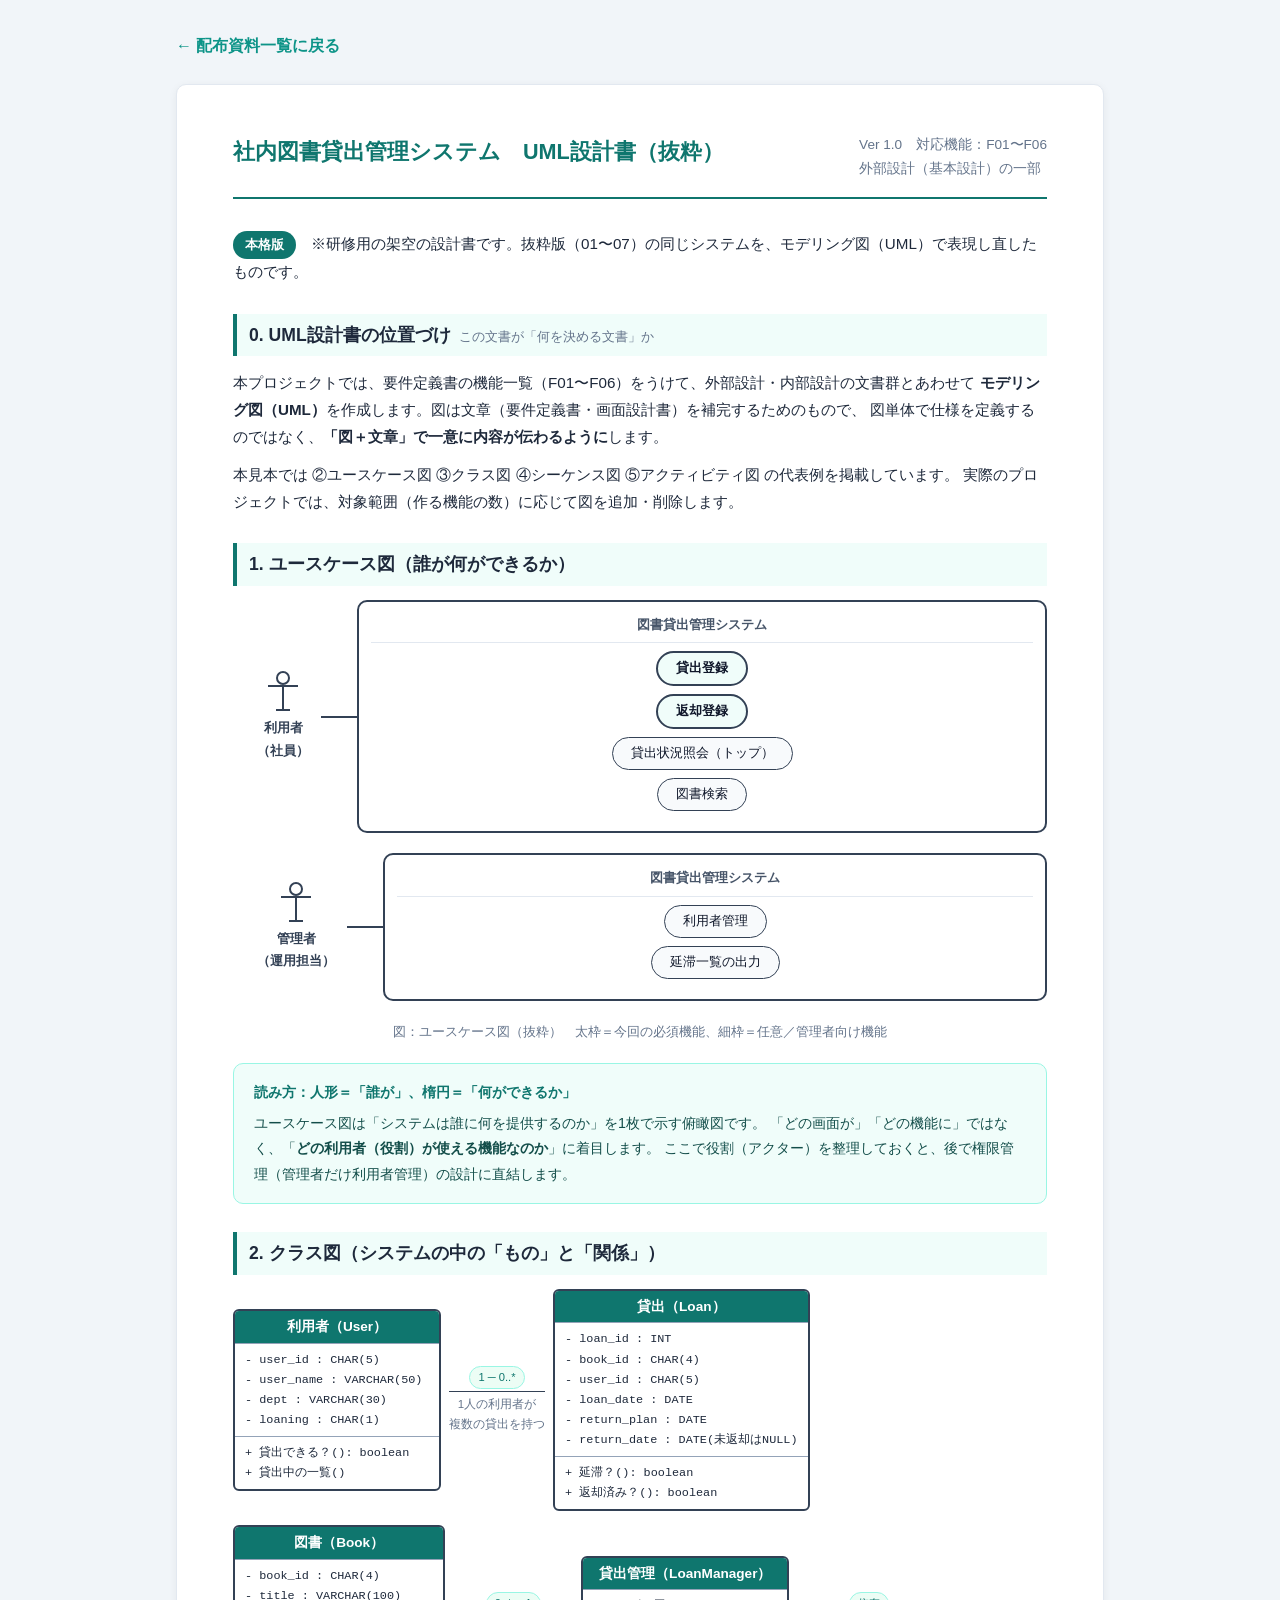
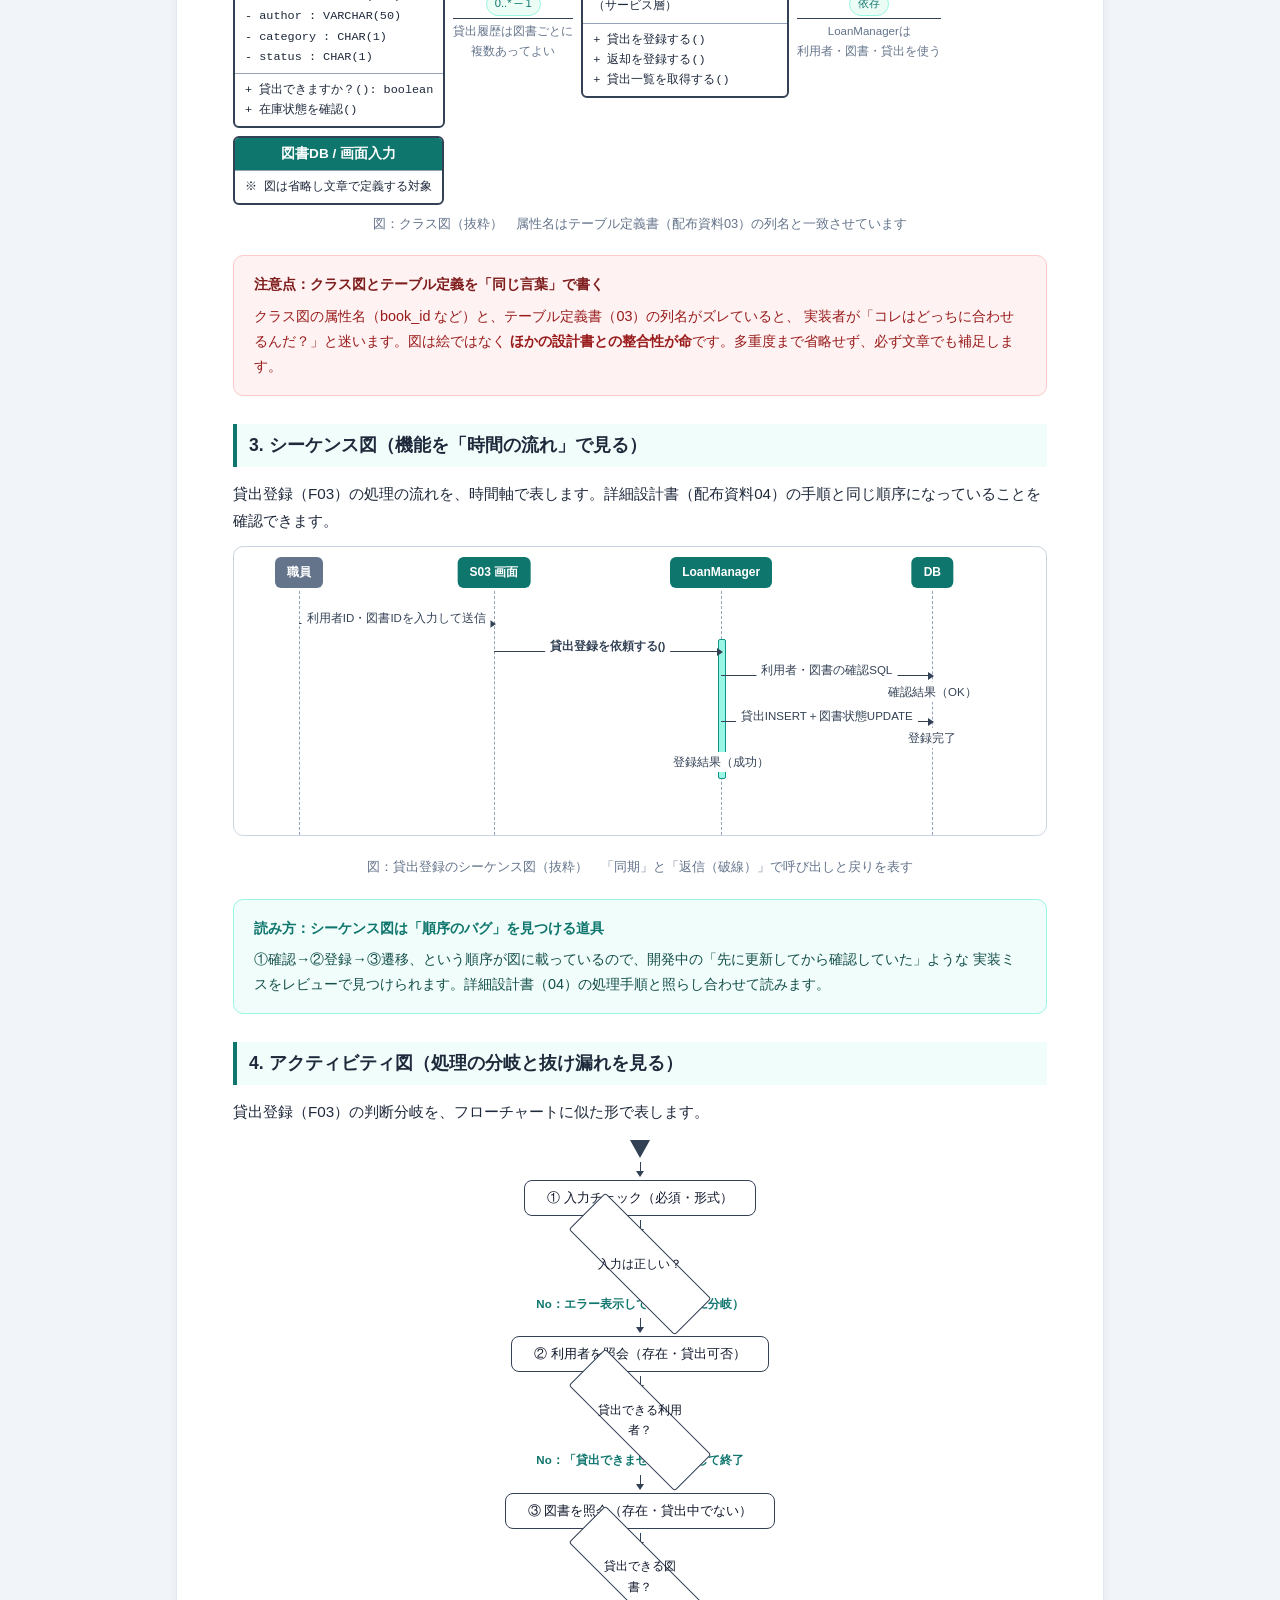
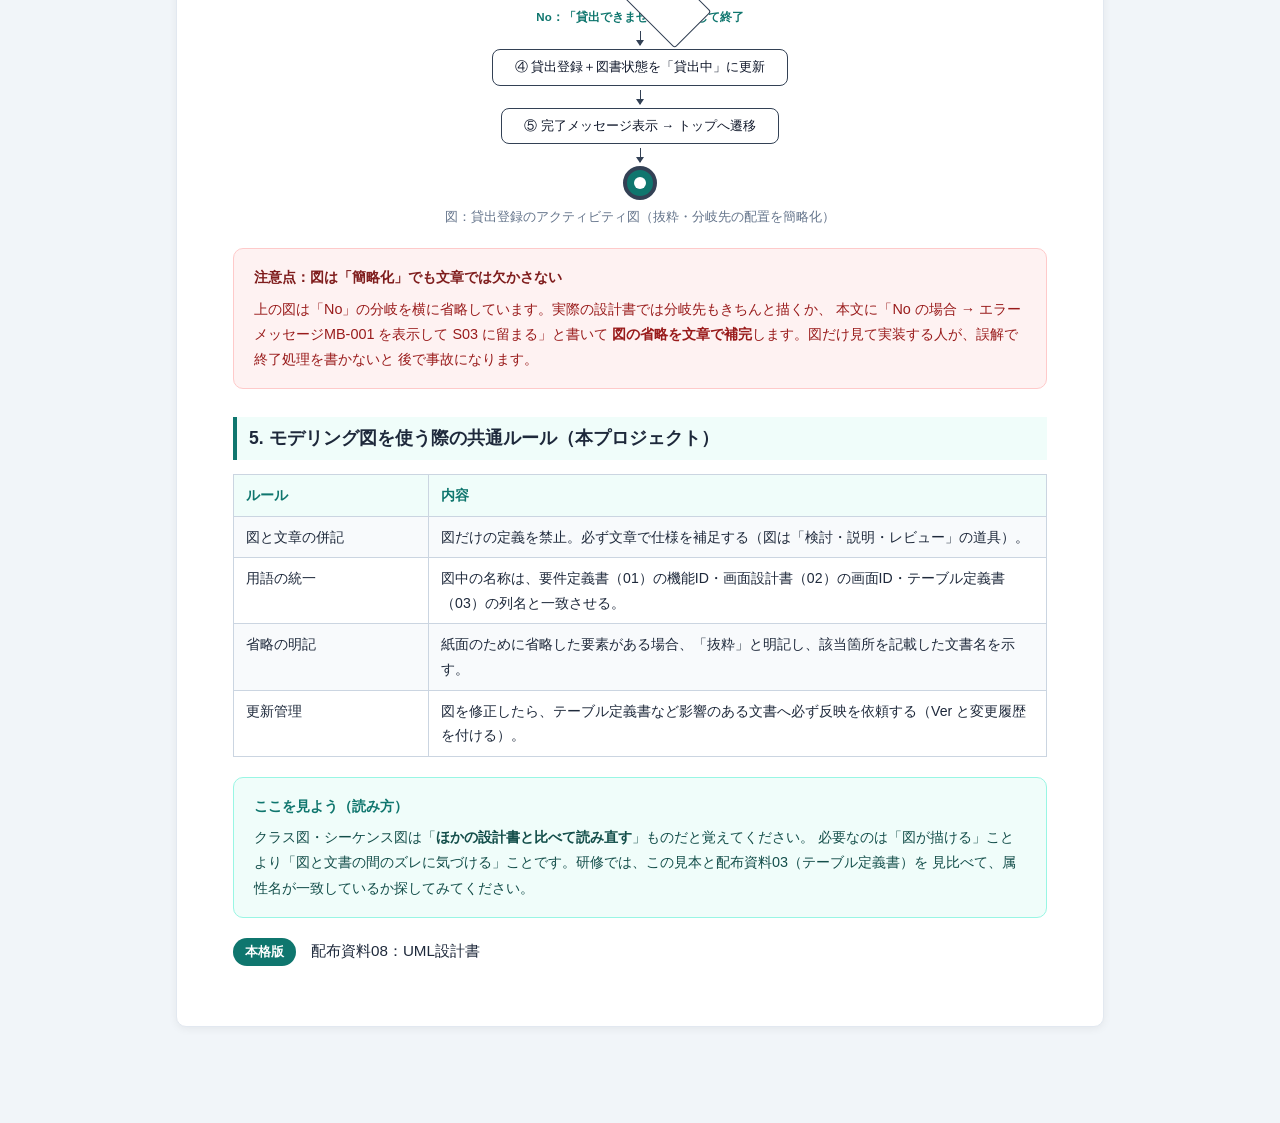
==== 08.html @ 01c78e55 "FIX リンクを修正" ====
<!DOCTYPE html>
<html lang="ja">
<head>
<meta charset="UTF-8">
<title>配布資料08 UML設計書（見本） | システム開発の基礎知識</title>
<link rel="stylesheet" href="assets/style.css">
</head>
<body>
<div class="page">
  <a class="backlink" href="index.html">&larr; 配布資料一覧に戻る</a>
  <div class="doc">

    <div class="doc-head">
      <div class="doc-title">社内図書貸出管理システム　UML設計書（抜粋）</div>
      <div class="doc-code">Ver 1.0　対応機能：F01〜F06<br>外部設計（基本設計）の一部</div>
    </div>

    <p><span class="badge">本格版</span>　※研修用の架空の設計書です。抜粋版（01〜07）の同じシステムを、モデリング図（UML）で表現し直したものです。</p>

    <h2 class="doc-headline">0. UML設計書の位置づけ<small>この文書が「何を決める文書」か</small></h2>
    <p>
      本プロジェクトでは、要件定義書の機能一覧（F01〜F06）をうけて、外部設計・内部設計の文書群とあわせて
      <strong>モデリング図（UML）</strong>を作成します。図は文章（要件定義書・画面設計書）を補完するためのもので、
      図単体で仕様を定義するのではなく、<strong>「図＋文章」で一意に内容が伝わるように</strong>します。
    </p>
    <p>
      本見本では ②ユースケース図 ③クラス図 ④シーケンス図 ⑤アクティビティ図 の代表例を掲載しています。
      実際のプロジェクトでは、対象範囲（作る機能の数）に応じて図を追加・削除します。
    </p>

    <h2 class="doc-headline">1. ユースケース図（誰が何ができるか）</h2>
    <div class="uc">
      <div class="uc-actor">
        <div class="actor">
          <div class="actor-head"></div>
          <div class="actor-arms"></div>
          <div class="actor-body"></div>
          <div class="actor-legs"></div>
        </div>
        <div class="uc-actor-label">利用者<br>（社員）</div>
      </div>
      <div class="uc-link"></div>
      <div class="uc-system">
        <div class="uc-system-title">図書貸出管理システム</div>
        <div class="uc-case major">貸出登録</div>
        <div class="uc-case major">返却登録</div>
        <div class="uc-case">貸出状況照会（トップ）</div>
        <div class="uc-case">図書検索</div>
      </div>
    </div>
    <div class="uc">
      <div class="uc-actor">
        <div class="actor">
          <div class="actor-head"></div>
          <div class="actor-arms"></div>
          <div class="actor-body"></div>
          <div class="actor-legs"></div>
        </div>
        <div class="uc-actor-label">管理者<br>（運用担当）</div>
      </div>
      <div class="uc-link"></div>
      <div class="uc-system">
        <div class="uc-system-title">図書貸出管理システム</div>
        <div class="uc-case">利用者管理</div>
        <div class="uc-case">延滞一覧の出力</div>
      </div>
    </div>
    <div class="figure-caption">図：ユースケース図（抜粋）　太枠＝今回の必須機能、細枠＝任意／管理者向け機能</div>
    <div class="pointbox">
      <span class="pointbox-title">読み方：人形＝「誰が」、楕円＝「何ができるか」</span>
      ユースケース図は「システムは誰に何を提供するのか」を1枚で示す俯瞰図です。
      「どの画面が」「どの機能に」ではなく、「<strong>どの利用者（役割）が使える機能なのか</strong>」に着目します。
      ここで役割（アクター）を整理しておくと、後で権限管理（管理者だけ利用者管理）の設計に直結します。
    </div>

    <h2 class="doc-headline">2. クラス図（システムの中の「もの」と「関係」）</h2>
    <div class="classdia">
      <div class="classbox">
        <div class="cname">利用者（User）</div>
        <div class="cattrs">- user_id : CHAR(5)
- user_name : VARCHAR(50)
- dept : VARCHAR(30)
- loaning : CHAR(1)</div>
        <div class="cmethods">+ 貸出できる？(): boolean
+ 貸出中の一覧()</div>
      </div>
      <div class="rel">
        <div class="rel-tag">1 ─ 0..*</div>
        <div class="rel-line"></div>
        <div class="rel-note">1人の利用者が<br>複数の貸出を持つ</div>
      </div>
      <div class="classbox">
        <div class="cname">貸出（Loan）</div>
        <div class="cattrs">- loan_id : INT
- book_id : CHAR(4)
- user_id : CHAR(5)
- loan_date : DATE
- return_plan : DATE
- return_date : DATE(未返却はNULL)</div>
        <div class="cmethods">+ 延滞？(): boolean
+ 返却済み？(): boolean</div>
      </div>
    </div>
    <div class="classdia">
      <div class="classbox">
        <div class="cname">図書（Book）</div>
        <div class="cattrs">- book_id : CHAR(4)
- title : VARCHAR(100)
- author : VARCHAR(50)
- category : CHAR(1)
- status : CHAR(1)</div>
        <div class="cmethods">+ 貸出できますか？(): boolean
+ 在庫状態を確認()</div>
      </div>
      <div class="rel">
        <div class="rel-tag">0..* ─ 1</div>
        <div class="rel-line"></div>
        <div class="rel-note">貸出履歴は図書ごとに<br>複数あってよい</div>
      </div>
      <div class="classbox">
        <div class="cname">貸出管理（LoanManager）</div>
        <div class="cattrs">（サービス層）</div>
        <div class="cmethods">+ 貸出を登録する()
+ 返却を登録する()
+ 貸出一覧を取得する()</div>
      </div>
      <div class="rel">
        <div class="rel-tag">依存</div>
        <div class="rel-line to-inherit"></div>
        <div class="rel-note">LoanManagerは<br>利用者・図書・貸出を使う</div>
      </div>
      <div class="classbox">
        <div class="cname">図書DB / 画面入力</div>
        <div class="cattrs">※ 図は省略し文章で定義する対象</div>
      </div>
    </div>
    <div class="figure-caption">図：クラス図（抜粋）　属性名はテーブル定義書（配布資料03）の列名と一致させています</div>
    <div class="caution">
      <span class="caution-title">注意点：クラス図とテーブル定義を「同じ言葉」で書く</span>
      クラス図の属性名（book_id など）と、テーブル定義書（03）の列名がズレていると、
      実装者が「コレはどっちに合わせるんだ？」と迷います。図は絵ではなく
      <strong>ほかの設計書との整合性が命</strong>です。多重度まで省略せず、必ず文章でも補足します。
    </div>

    <h2 class="doc-headline">3. シーケンス図（機能を「時間の流れ」で見る）</h2>
    <p style="margin-bottom:8px;">貸出登録（F03）の処理の流れを、時間軸で表します。詳細設計書（配布資料04）の手順と同じ順序になっていることを確認できます。</p>
    <div class="seq" style="height:290px;">
      <div class="lifeline" style="left:8%;"></div>
      <div class="lifeline" style="left:32%;"></div>
      <div class="lifeline" style="left:60%;"></div>
      <div class="lifeline" style="left:86%;"></div>

      <div class="participant actor2" style="left:8%;">職員</div>
      <div class="participant" style="left:32%;">S03 画面</div>
      <div class="participant" style="left:60%;">LoanManager</div>
      <div class="participant" style="left:86%;">DB</div>

      <div class="activate" style="left:59.6%; top:92px; height:140px;"></div>

      <div class="msg" style="left:8%; right:68%; top:76px;">
        <span class="lbl">利用者ID・図書IDを入力して送信</span>
      </div>
      <div class="msg" style="left:32%; right:40%; top:104px;">
        <span class="lbl sync">貸出登録を依頼する()</span>
      </div>
      <div class="msg" style="left:60%; right:14%; top:128px;">
        <span class="lbl">利用者・図書の確認SQL</span>
      </div>
      <div class="msg reply" style="left:86%; right:40%; top:150px;">
        <span class="lbl">確認結果（OK）</span>
      </div>
      <div class="msg" style="left:60%; right:14%; top:174px;">
        <span class="lbl">貸出INSERT＋図書状態UPDATE</span>
      </div>
      <div class="msg reply" style="left:86%; right:40%; top:196px;">
        <span class="lbl">登録完了</span>
      </div>
      <div class="msg reply" style="left:60%; right:68%; top:220px;">
        <span class="lbl">登録結果（成功）</span>
      </div>
    </div>
    <div class="figure-caption">図：貸出登録のシーケンス図（抜粋）　「同期」と「返信（破線）」で呼び出しと戻りを表す</div>
    <div class="pointbox">
      <span class="pointbox-title">読み方：シーケンス図は「順序のバグ」を見つける道具</span>
      ①確認→②登録→③遷移、という順序が図に載っているので、開発中の「先に更新してから確認していた」ような
      実装ミスをレビューで見つけられます。詳細設計書（04）の処理手順と照らし合わせて読みます。
    </div>

    <h2 class="doc-headline">4. アクティビティ図（処理の分岐と抜け漏れを見る）</h2>
    <p style="margin-bottom:8px;">貸出登録（F03）の判断分岐を、フローチャートに似た形で表します。</p>
    <div class="activity">
      <div class="act-start"></div>
      <div class="act-arrow"></div>
      <div class="act-step">① 入力チェック（必須・形式）</div>
      <div class="act-arrow"></div>
      <div class="act-diamond">
        <div class="dia"></div>
        <div class="lbl">入力は正しい？</div>
      </div>
      <div class="act-branch">No：エラー表示して終了（右に分岐）</div>
      <div class="act-arrow"></div>
      <div class="act-step">② 利用者を照会（存在・貸出可否）</div>
      <div class="act-arrow"></div>
      <div class="act-diamond">
        <div class="dia"></div>
        <div class="lbl">貸出できる利用者？</div>
      </div>
      <div class="act-branch">No：「貸出できません」表示して終了</div>
      <div class="act-arrow"></div>
      <div class="act-step">③ 図書を照会（存在・貸出中でない）</div>
      <div class="act-arrow"></div>
      <div class="act-diamond">
        <div class="dia"></div>
        <div class="lbl">貸出できる図書？</div>
      </div>
      <div class="act-branch">No：「貸出できません」表示して終了</div>
      <div class="act-arrow"></div>
      <div class="act-step">④ 貸出登録＋図書状態を「貸出中」に更新</div>
      <div class="act-arrow"></div>
      <div class="act-step">⑤ 完了メッセージ表示 → トップへ遷移</div>
      <div class="act-arrow"></div>
      <div class="act-end"></div>
    </div>
    <div class="figure-caption">図：貸出登録のアクティビティ図（抜粋・分岐先の配置を簡略化）</div>
    <div class="caution">
      <span class="caution-title">注意点：図は「簡略化」でも文章では欠かさない</span>
      上の図は「No」の分岐を横に省略しています。実際の設計書では分岐先もきちんと描くか、
      本文に「No の場合 → エラーメッセージMB-001 を表示して S03 に留まる」と書いて
      <strong>図の省略を文章で補完</strong>します。図だけ見て実装する人が、誤解で終了処理を書かないと
      後で事故になります。
    </div>

    <h2 class="doc-headline">5. モデリング図を使う際の共通ルール（本プロジェクト）</h2>
    <table>
      <tr><th style="width:24%;">ルール</th><th>内容</th></tr>
      <tr><td>図と文章の併記</td><td>図だけの定義を禁止。必ず文章で仕様を補足する（図は「検討・説明・レビュー」の道具）。</td></tr>
      <tr><td>用語の統一</td><td>図中の名称は、要件定義書（01）の機能ID・画面設計書（02）の画面ID・テーブル定義書（03）の列名と一致させる。</td></tr>
      <tr><td>省略の明記</td><td>紙面のために省略した要素がある場合、「抜粋」と明記し、該当箇所を記載した文書名を示す。</td></tr>
      <tr><td>更新管理</td><td>図を修正したら、テーブル定義書など影響のある文書へ必ず反映を依頼する（Ver と変更履歴を付ける）。</td></tr>
    </table>
    <div class="pointbox">
      <span class="pointbox-title">ここを見よう（読み方）</span>
      クラス図・シーケンス図は「<strong>ほかの設計書と比べて読み直す</strong>」ものだと覚えてください。
      必要なのは「図が描ける」ことより「図と文書の間のズレに気づける」ことです。研修では、この見本と配布資料03（テーブル定義書）を
      見比べて、属性名が一致しているか探してみてください。
    </div>

    <p><span class="badge">本格版</span>　配布資料08：UML設計書</p>
  </div>
</div>
</body>
</html>
---- assets/style.css ----
/* 配布資料（システム開発の基礎知識・設計書見本）共通スタイル */

* {
  box-sizing: border-box;
}

html, body {
  margin: 0;
  padding: 0;
  background: #f1f5f9;
  font-family: "Helvetica Neue", Arial, "Hiragino Kaku Gothic ProN", sans-serif;
  color: #1e293b;
  line-height: 1.75;
}

.page {
  max-width: 960px;
  margin: 32px auto 96px;
  padding: 0 16px;
}

/* 文書（見本）の見た目 */
.doc {
  background: #ffffff;
  border: 1px solid #e2e8f0;
  border-radius: 10px;
  padding: 48px 56px;
  box-shadow: 0 2px 8px rgba(0, 0, 0, 0.06);
}

.doc-head {
  display: flex;
  justify-content: space-between;
  align-items: flex-start;
  border-bottom: 2px solid #0f766e;
  padding-bottom: 16px;
  margin-bottom: 32px;
}

.doc-title {
  font-size: 1.35rem;
  font-weight: 700;
  color: #0f766e;
}

.doc-code {
  font-size: 0.85rem;
  color: #64748b;
  white-space: nowrap;
}

.doc-headline {
  font-size: 1.1rem;
  font-weight: 700;
  margin: 28px 0 14px;
  padding: 6px 12px;
  background: #f0fdfa;
  border-left: 4px solid #0f766e;
}

p {
  font-size: 0.95rem;
  margin: 0 0 12px;
}

ul, ol {
  font-size: 0.95rem;
  padding-left: 1.4em;
  margin: 0 0 12px;
}

li {
  margin-bottom: 6px;
}

/* 表 */
table {
  width: 100%;
  border-collapse: collapse;
  margin: 0 0 20px;
  font-size: 0.88rem;
}

th, td {
  border: 1px solid #cbd5e1;
  padding: 8px 12px;
  text-align: left;
  vertical-align: top;
}

th {
  background: #f0fdfa;
  color: #0f766e;
  font-weight: 700;
}

tr:nth-child(even) td {
  background: #f8fafc;
}

td.code, th.code {
  font-family: "SFMono-Regular", Consolas, Menlo, monospace;
  font-size: 0.82rem;
}

/* 注意点・ポイントのボックス */
.caution {
  background: #fef2f2;
  border: 1px solid #fecaca;
  border-radius: 10px;
  padding: 16px 20px;
  color: #991b1b;
  font-size: 0.9rem;
  margin: 20px 0;
}

.caution-title {
  font-weight: 700;
  margin-bottom: 6px;
  display: block;
  color: #7f1d1d;
}

.caution ul {
  margin: 4px 0 0;
}

.pointbox {
  background: #f0fdfa;
  border: 1px solid #99f6e4;
  border-radius: 10px;
  padding: 16px 20px;
  color: #134e4a;
  font-size: 0.9rem;
  margin: 20px 0;
}

.pointbox-title {
  font-weight: 700;
  color: #0f766e;
  margin-bottom: 6px;
  display: block;
}

/* 実物メモ（サンプル欄など） */
.sample-note {
  background: #fff7ed;
  border: 1px solid #fed7aa;
  border-radius: 8px;
  padding: 10px 14px;
  font-size: 0.85rem;
  color: #92400e;
  margin: 8px 0 20px;
}

/* バッジ */
.badge {
  display: inline-block;
  background: #0f766e;
  color: #ffffff;
  padding: 3px 12px;
  border-radius: 20px;
  font-size: 0.8rem;
  font-weight: 700;
}

/* 画面モック（見本表現） */
.mock {
  border: 2px solid #64748b;
  border-radius: 8px;
  padding: 16px;
  background: #ffffff;
  margin: 12px 0 20px;
  font-size: 0.85rem;
}

.mock .mock-bar {
  background: #0f766e;
  color: #ffffff;
  border-radius: 6px 6px 0 0;
  padding: 8px 12px;
  font-weight: 700;
  margin: -16px -16px 12px;
}

.mock .mock-row {
  display: flex;
  gap: 8px;
  align-items: center;
  margin-bottom: 8px;
}

.mock .mock-btn {
  background: #0d9488;
  color: #ffffff;
  border-radius: 6px;
  padding: 4px 14px;
  font-weight: 600;
  display: inline-block;
  border: none;
}

.mock .mock-btn.plain {
  background: #ffffff;
  border: 1px solid #94a3b8;
  color: #334155;
}

.mock .mock-input {
  border: 1px solid #94a3b8;
  border-radius: 4px;
  padding: 4px 8px;
  min-width: 160px;
  background: #ffffff;
}

/* 画面遷移図 */
.transit {
  display: flex;
  align-items: center;
  flex-wrap: wrap;
  gap: 8px;
  margin: 12px 0 20px;
}

.transit .screen {
  border: 2px solid #0d9488;
  border-radius: 8px;
  padding: 8px 14px;
  font-size: 0.85rem;
  font-weight: 600;
  color: #0f766e;
  background: #f0fdfa;
}

.transit .screen.start {
  border-color: #64748b;
  color: #475569;
  background: #f8fafc;
}

.transit .arrow {
  color: #94a3b8;
  font-size: 1.1rem;
}

/* ナビゲーション（一覧へ戻る） */
.backlink {
  display: block;
  margin: 24px 0;
  color: #0d9488;
  font-weight: 600;
  text-decoration: none;
}

.backlink:hover {
  text-decoration: underline;
}

/* ============================================================
   本格版（配布資料08〜14）用の追加スタイル
   ============================================================ */

/* 図のキャプション */
.figure-caption {
  font-size: 0.8rem;
  color: #64748b;
  text-align: center;
  margin: 6px 0 20px;
}

/* --- ユースケース図 --- */
.uc {
  display: flex;
  align-items: stretch;
  margin: 12px 0 20px;
}

.uc-actor {
  display: flex;
  flex-direction: column;
  align-items: center;
  justify-content: center;
  padding: 16px 12px 16px 24px;
  gap: 6px;
}

.uc-actor-label {
  font-size: 0.8rem;
  font-weight: 700;
  color: #334155;
  text-align: center;
}

.uc-link {
  width: 36px;
  border-top: 2px solid #334155;
  align-self: center;
  margin: 0;
}

.uc-system {
  flex: 1;
  border: 2px solid #334155;
  border-radius: 10px;
  padding: 12px;
  background: #ffffff;
}

.uc-system-title {
  text-align: center;
  font-size: 0.8rem;
  font-weight: 700;
  color: #475569;
  border-bottom: 1px solid #e2e8f0;
  padding-bottom: 6px;
  margin-bottom: 8px;
}

.uc-case {
  display: table;
  margin: 8px auto;
  border: 1.5px solid #334155;
  border-radius: 999px;
  padding: 4px 18px;
  font-size: 0.82rem;
  background: #f8fafc;
  color: #0f172a;
}

.uc-case.major {
  border-width: 2px;
  font-weight: 700;
  background: #f0fdfa;
}

/* 人型（アクター） */
.actor {
  width: 46px;
  display: inline-block;
  text-align: center;
}

.actor .actor-head {
  width: 14px;
  height: 14px;
  border: 2px solid #334155;
  border-radius: 50%;
  margin: 0 auto;
  background: #ffffff;
}

.actor .actor-arms {
  width: 30px;
  border-top: 2px solid #334155;
  margin: 0 auto;
}

.actor .actor-body {
  width: 0;
  height: 22px;
  border-left: 2px solid #334155;
  margin: 0 auto;
}

.actor .actor-legs {
  width: 14px;
  border-top: 2px solid #334155;
  margin: 0 auto;
}

/* --- クラス図 --- */
.classdia {
  display: flex;
  align-items: center;
  flex-wrap: wrap;
  gap: 8px;
  margin: 14px 0 8px;
}

.classbox {
  border: 2px solid #334155;
  border-radius: 6px;
  min-width: 208px;
  background: #ffffff;
  flex: 0 0 auto;
}

.classbox .cname {
  background: #0f766e;
  color: #ffffff;
  text-align: center;
  font-weight: 700;
  font-size: 0.85rem;
  padding: 4px 8px;
  border-radius: 4px 4px 0 0;
}

.classbox .cattrs,
.classbox .cmethods {
  padding: 6px 10px;
  border-top: 1px solid #94a3b8;
  font-family: "SFMono-Regular", Consolas, Menlo, monospace;
  font-size: 0.74rem;
  line-height: 1.7;
  white-space: pre;
}

.rel {
  display: flex;
  flex-direction: column;
  align-items: center;
  min-width: 68px;
}

.rel .rel-tag {
  font-size: 0.7rem;
  color: #0f766e;
  background: #ecfdf5;
  border: 1px solid #99f6e4;
  border-radius: 99px;
  padding: 1px 8px;
  margin: 0 0 2px;
}

.rel .rel-line {
  width: 100%;
  border-top: 1.5px solid #334155;
  position: relative;
}

.rel .rel-line.to-inherit {
  border-top: 1.5px solid transparent;
  background-image: linear-gradient(to right, #334155, #334155);
  background-size: 100% 1.5px;
  background-repeat: no-repeat;
  background-position: center;
}

.rel .rel-note {
  font-size: 0.72rem;
  color: #64748b;
  margin-top: 2px;
  text-align: center;
  white-space: nowrap;
}

.classdia-note {
  font-size: 0.8rem;
  color: #64748b;
  margin: 6px 0 20px;
}

/* --- シーケンス図 --- */
.seq {
  position: relative;
  border: 1px solid #cbd5e1;
  border-radius: 10px;
  background: #ffffff;
  margin: 12px 0 20px;
  overflow: hidden;
}

.seq .participant {
  position: absolute;
  top: 10px;
  transform: translateX(-50%);
  background: #0f766e;
  color: #ffffff;
  padding: 5px 12px;
  border-radius: 6px;
  font-size: 0.75rem;
  white-space: nowrap;
  font-weight: 700;
  z-index: 2;
}

.seq .participant.actor2 {
  background: #64748b;
}

.seq .lifeline {
  position: absolute;
  top: 44px;
  bottom: 0;
  width: 0;
  border-left: 1px dashed #94a3b8;
}

.seq .activate {
  position: absolute;
  width: 8px;
  background: #99f6e4;
  border: 1px solid #0d9488;
  border-radius: 2px;
}

.seq .msg {
  position: absolute;
  height: 0;
  border-top: 1.5px solid #334155;
  z-index: 1;
}

.seq .msg .lbl {
  position: absolute;
  top: -16px;
  left: 50%;
  transform: translateX(-50%);
  font-size: 0.72rem;
  background: #ffffff;
  padding: 0 5px;
  color: #334155;
  white-space: nowrap;
  z-index: 3;
}

.seq .msg .lbl.sync {
  font-weight: 700;
}

.seq .msg::after {
  content: "";
  position: absolute;
  right: -2px;
  top: -4px;
  width: 0;
  height: 0;
  border-top: 4px solid transparent;
  border-bottom: 4px solid transparent;
  border-left: 6px solid #334155;
}

.seq .msg.reply {
  border-top: 1px dashed #64748b;
}

.seq .msg.reply::after {
  right: auto;
  left: -2px;
  border-left: none;
  border-right: 6px solid #64748b;
}

/* --- アクティビティ図 --- */
.activity {
  display: flex;
  flex-direction: column;
  align-items: center;
  gap: 4px;
  margin: 14px 0 6px;
}

.act-start {
  width: 0;
  height: 0;
  border-left: 10px solid transparent;
  border-right: 10px solid transparent;
  border-top: 18px solid #334155;
}

.act-end {
  width: 34px;
  height: 34px;
  border: 4px solid #334155;
  border-radius: 50%;
  background: #0f766e;
  position: relative;
}

.act-end::after {
  content: "";
  position: absolute;
  inset: 7px;
  background: #ffffff;
  border-radius: 50%;
}

.act-step {
  border: 1.5px solid #334155;
  border-radius: 8px;
  padding: 6px 22px;
  background: #ffffff;
  font-size: 0.8rem;
  text-align: center;
  color: #0f172a;
}

.act-diamond {
  position: relative;
  width: 150px;
  height: 52px;
}

.act-diamond .dia {
  position: absolute;
  inset: 0;
  background: #ffffff;
  border: 1.5px solid #334155;
  transform: rotate(45deg);
  border-radius: 3px;
}

.act-diamond .lbl {
  position: absolute;
  inset: 0;
  display: flex;
  align-items: center;
  justify-content: center;
  font-size: 0.74rem;
  color: #0f172a;
  text-align: center;
  padding: 0 30px;
}

.act-arrow {
  width: 0;
  height: 14px;
  border-left: 1.5px solid #334155;
  position: relative;
}

.act-arrow::after {
  content: "";
  position: absolute;
  left: -5px;
  bottom: -1px;
  width: 0;
  height: 0;
  border-left: 4px solid transparent;
  border-right: 4px solid transparent;
  border-top: 6px solid #334155;
}

.act-branch {
  font-size: 0.72rem;
  color: #0f766e;
  font-weight: 700;
}

/* --- 本格版共通の追加要素 --- */
.subhead {
  font-size: 0.95rem;
  font-weight: 700;
  color: #0f766e;
  margin: 20px 0 10px;
}

.doc-headline small {
  font-weight: 400;
  color: #64748b;
  font-size: 0.8rem;
  margin-left: 8px;
}

.gate {
  border: 2px solid #0f766e;
  border-radius: 10px;
  padding: 10px 18px;
  background: #f0fdfa;
  font-size: 0.85rem;
  margin: 8px 0;
  font-weight: 700;
  color: #134e4a;
  display: inline-block;
}

.milestone {
  font-size: 0.85rem;
}
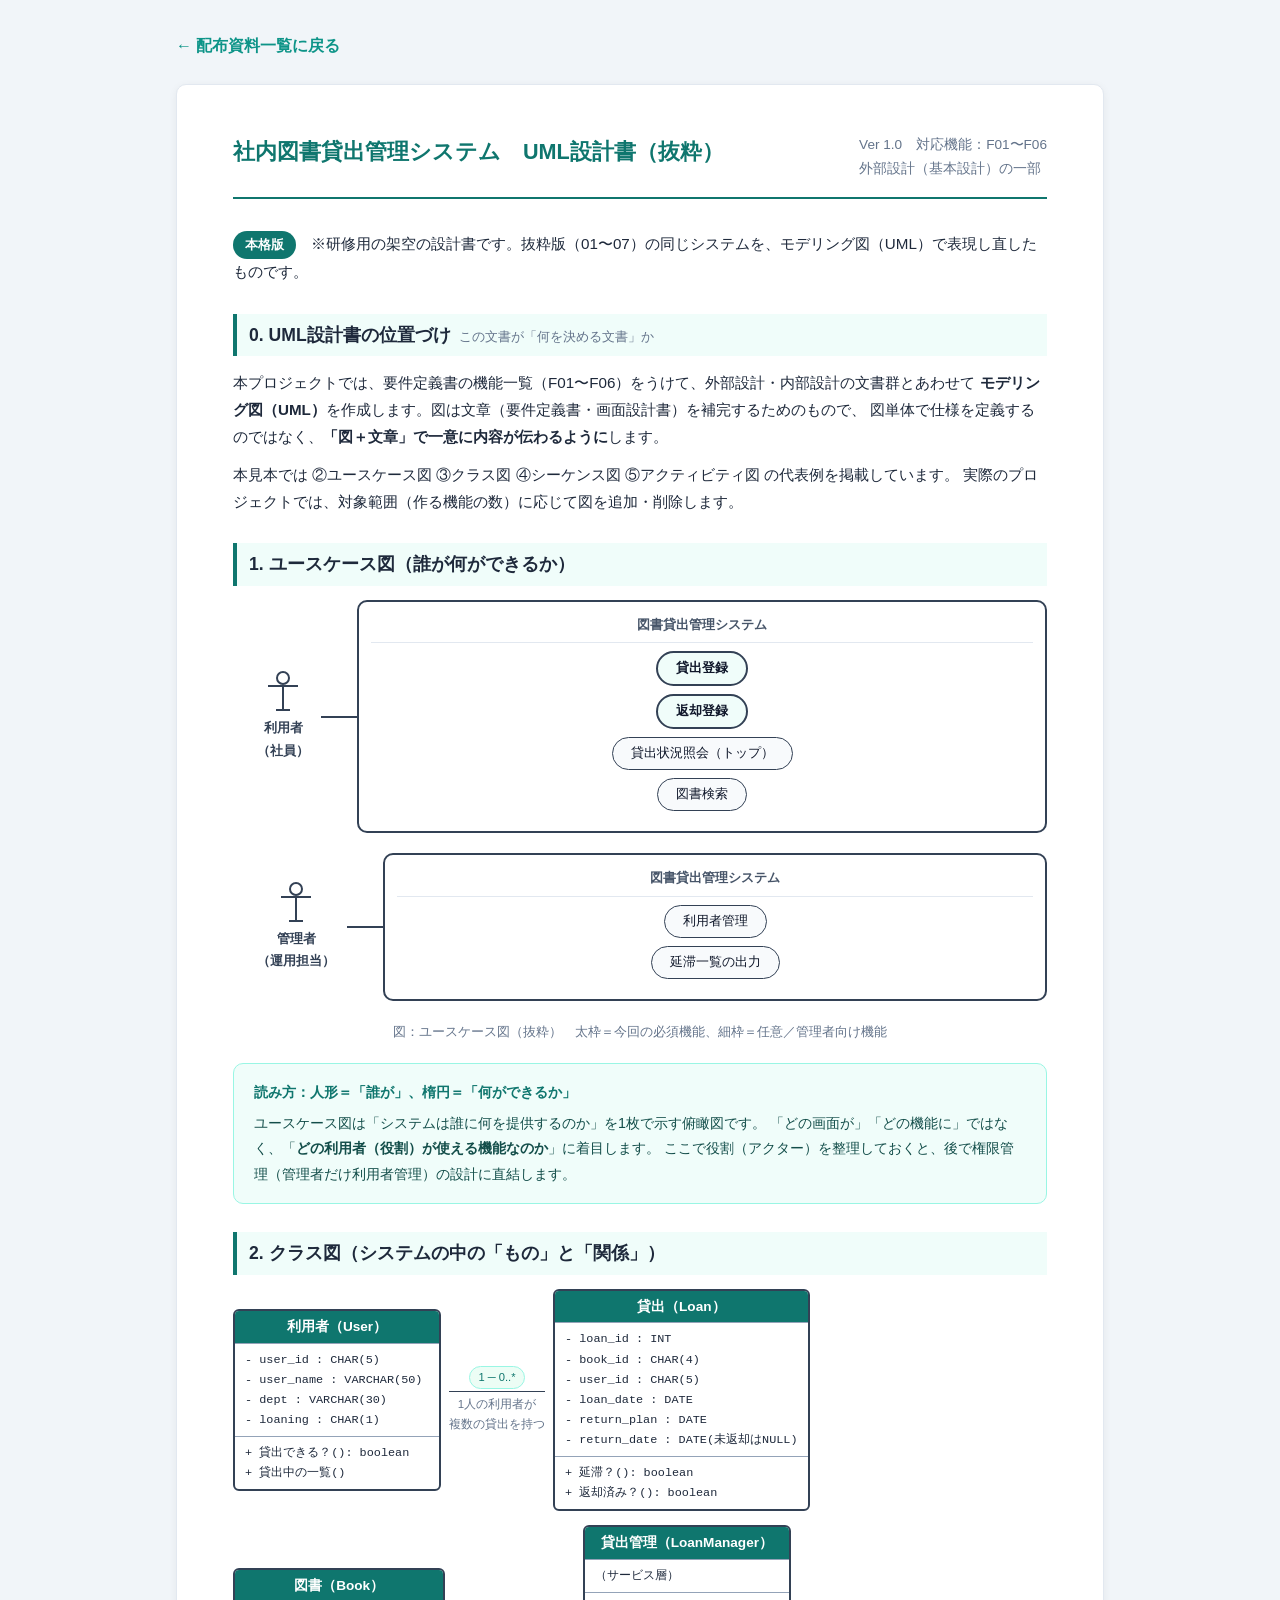
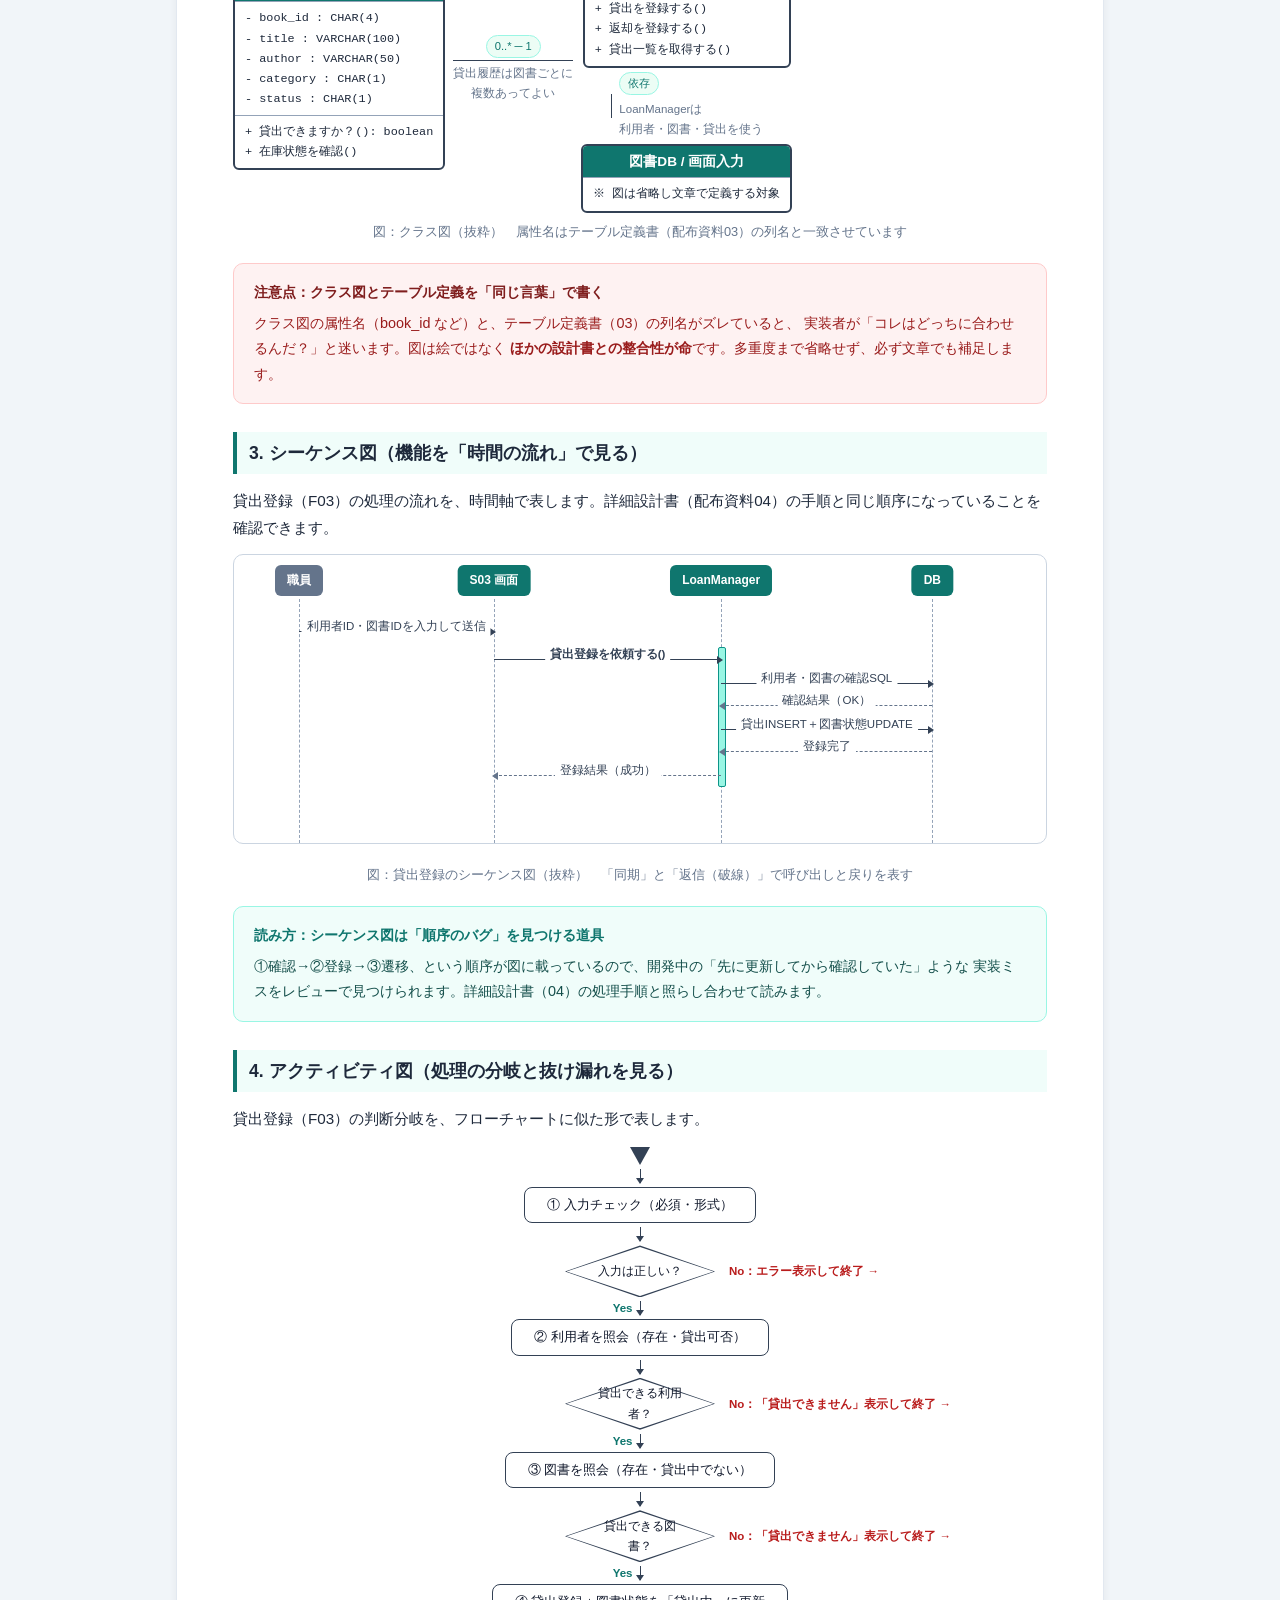
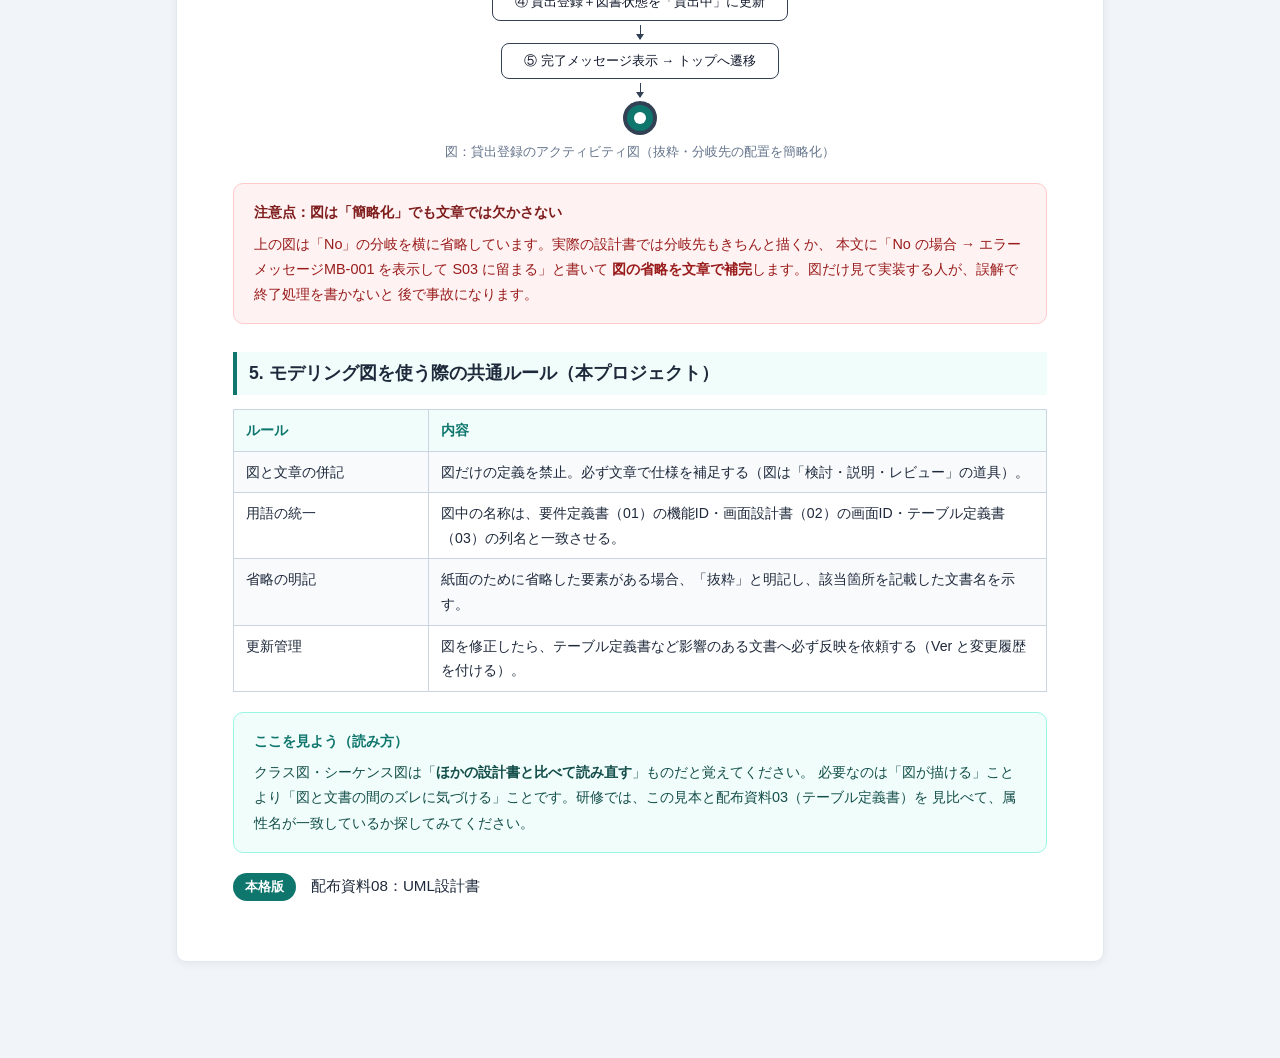
==== commit 31f2795e: "FIX flowChart" ====
--- a/08.html
+++ b/08.html
@@ -117,21 +117,25 @@
         <div class="rel-line"></div>
         <div class="rel-note">貸出履歴は図書ごとに<br>複数あってよい</div>
       </div>
-      <div class="classbox">
-        <div class="cname">貸出管理（LoanManager）</div>
-        <div class="cattrs">（サービス層）</div>
-        <div class="cmethods">+ 貸出を登録する()
+      <div class="classbox-stack">
+        <div class="classbox">
+          <div class="cname">貸出管理（LoanManager）</div>
+          <div class="cattrs">（サービス層）</div>
+          <div class="cmethods">+ 貸出を登録する()
 + 返却を登録する()
 + 貸出一覧を取得する()</div>
-      </div>
-      <div class="rel">
-        <div class="rel-tag">依存</div>
-        <div class="rel-line to-inherit"></div>
-        <div class="rel-note">LoanManagerは<br>利用者・図書・貸出を使う</div>
-      </div>
-      <div class="classbox">
-        <div class="cname">図書DB / 画面入力</div>
-        <div class="cattrs">※ 図は省略し文章で定義する対象</div>
+        </div>
+        <div class="rel-vert">
+          <div class="rel-vert-line"></div>
+          <div class="rel-vert-label">
+            <span class="rel-tag">依存</span>
+            <span class="rel-note">LoanManagerは<br>利用者・図書・貸出を使う</span>
+          </div>
+        </div>
+        <div class="classbox">
+          <div class="cname">図書DB / 画面入力</div>
+          <div class="cattrs">※ 図は省略し文章で定義する対象</div>
+        </div>
       </div>
     </div>
     <div class="figure-caption">図：クラス図（抜粋）　属性名はテーブル定義書（配布資料03）の列名と一致させています</div>
@@ -166,16 +170,16 @@
       <div class="msg" style="left:60%; right:14%; top:128px;">
         <span class="lbl">利用者・図書の確認SQL</span>
       </div>
-      <div class="msg reply" style="left:86%; right:40%; top:150px;">
+      <div class="msg reply" style="left:60%; right:14%; top:150px;">
         <span class="lbl">確認結果（OK）</span>
       </div>
       <div class="msg" style="left:60%; right:14%; top:174px;">
         <span class="lbl">貸出INSERT＋図書状態UPDATE</span>
       </div>
-      <div class="msg reply" style="left:86%; right:40%; top:196px;">
+      <div class="msg reply" style="left:60%; right:14%; top:196px;">
         <span class="lbl">登録完了</span>
       </div>
-      <div class="msg reply" style="left:60%; right:68%; top:220px;">
+      <div class="msg reply" style="left:32%; right:40%; top:220px;">
         <span class="lbl">登録結果（成功）</span>
       </div>
     </div>
@@ -196,25 +200,25 @@
       <div class="act-diamond">
         <div class="dia"></div>
         <div class="lbl">入力は正しい？</div>
-      </div>
-      <div class="act-branch">No：エラー表示して終了（右に分岐）</div>
-      <div class="act-arrow"></div>
+        <div class="act-branch-no">No：エラー表示して終了 →</div>
+      </div>
+      <div class="act-arrow"><span class="act-arrow-label">Yes</span></div>
       <div class="act-step">② 利用者を照会（存在・貸出可否）</div>
       <div class="act-arrow"></div>
       <div class="act-diamond">
         <div class="dia"></div>
         <div class="lbl">貸出できる利用者？</div>
-      </div>
-      <div class="act-branch">No：「貸出できません」表示して終了</div>
-      <div class="act-arrow"></div>
+        <div class="act-branch-no">No：「貸出できません」表示して終了 →</div>
+      </div>
+      <div class="act-arrow"><span class="act-arrow-label">Yes</span></div>
       <div class="act-step">③ 図書を照会（存在・貸出中でない）</div>
       <div class="act-arrow"></div>
       <div class="act-diamond">
         <div class="dia"></div>
         <div class="lbl">貸出できる図書？</div>
-      </div>
-      <div class="act-branch">No：「貸出できません」表示して終了</div>
-      <div class="act-arrow"></div>
+        <div class="act-branch-no">No：「貸出できません」表示して終了 →</div>
+      </div>
+      <div class="act-arrow"><span class="act-arrow-label">Yes</span></div>
       <div class="act-step">④ 貸出登録＋図書状態を「貸出中」に更新</div>
       <div class="act-arrow"></div>
       <div class="act-step">⑤ 完了メッセージ表示 → トップへ遷移</div>
--- a/assets/style.css
+++ b/assets/style.css
@@ -413,7 +413,8 @@
   min-width: 68px;
 }
 
-.rel .rel-tag {
+.rel .rel-tag,
+.rel-vert-label .rel-tag {
   font-size: 0.7rem;
   color: #0f766e;
   background: #ecfdf5;
@@ -437,12 +438,51 @@
   background-position: center;
 }
 
-.rel .rel-note {
+.rel .rel-note,
+.rel-vert-label .rel-note {
   font-size: 0.72rem;
   color: #64748b;
   margin-top: 2px;
   text-align: center;
   white-space: nowrap;
+}
+
+.classbox-stack {
+  display: flex;
+  flex-direction: column;
+  align-items: center;
+  gap: 2px;
+  flex: 0 0 auto;
+}
+
+.rel-vert {
+  display: flex;
+  align-items: center;
+  gap: 8px;
+  padding: 2px 0;
+}
+
+.rel-vert-line {
+  width: 0;
+  height: 24px;
+  border-left: 1.5px solid transparent;
+  background-image: linear-gradient(to bottom, #334155, #334155);
+  background-size: 1.5px 100%;
+  background-repeat: no-repeat;
+  background-position: center;
+}
+
+.rel-vert-label {
+  display: flex;
+  flex-direction: column;
+  align-items: flex-start;
+  gap: 2px;
+}
+
+.rel-vert-label .rel-note {
+  text-align: left;
+  white-space: normal;
+  margin-top: 0;
 }
 
 .classdia-note {
@@ -595,10 +635,16 @@
 .act-diamond .dia {
   position: absolute;
   inset: 0;
-  background: #ffffff;
-  border: 1.5px solid #334155;
-  transform: rotate(45deg);
-  border-radius: 3px;
+  background: #334155;
+  clip-path: polygon(50% 0%, 100% 50%, 50% 100%, 0% 50%);
+}
+
+.act-diamond .dia::after {
+  content: "";
+  position: absolute;
+  inset: 1.5px;
+  background: #ffffff;
+  clip-path: polygon(50% 0%, 100% 50%, 50% 100%, 0% 50%);
 }
 
 .act-diamond .lbl {
@@ -632,10 +678,27 @@
   border-top: 6px solid #334155;
 }
 
-.act-branch {
+.act-branch-no {
+  position: absolute;
+  top: 50%;
+  left: 100%;
+  transform: translateY(-50%);
+  margin-left: 14px;
   font-size: 0.72rem;
+  font-weight: 700;
+  color: #b91c1c;
+  white-space: nowrap;
+}
+
+.act-arrow-label {
+  position: absolute;
+  top: 50%;
+  left: -8px;
+  transform: translate(-100%, -50%);
+  font-size: 0.72rem;
+  font-weight: 700;
   color: #0f766e;
-  font-weight: 700;
+  white-space: nowrap;
 }
 
 /* --- 本格版共通の追加要素 --- */
